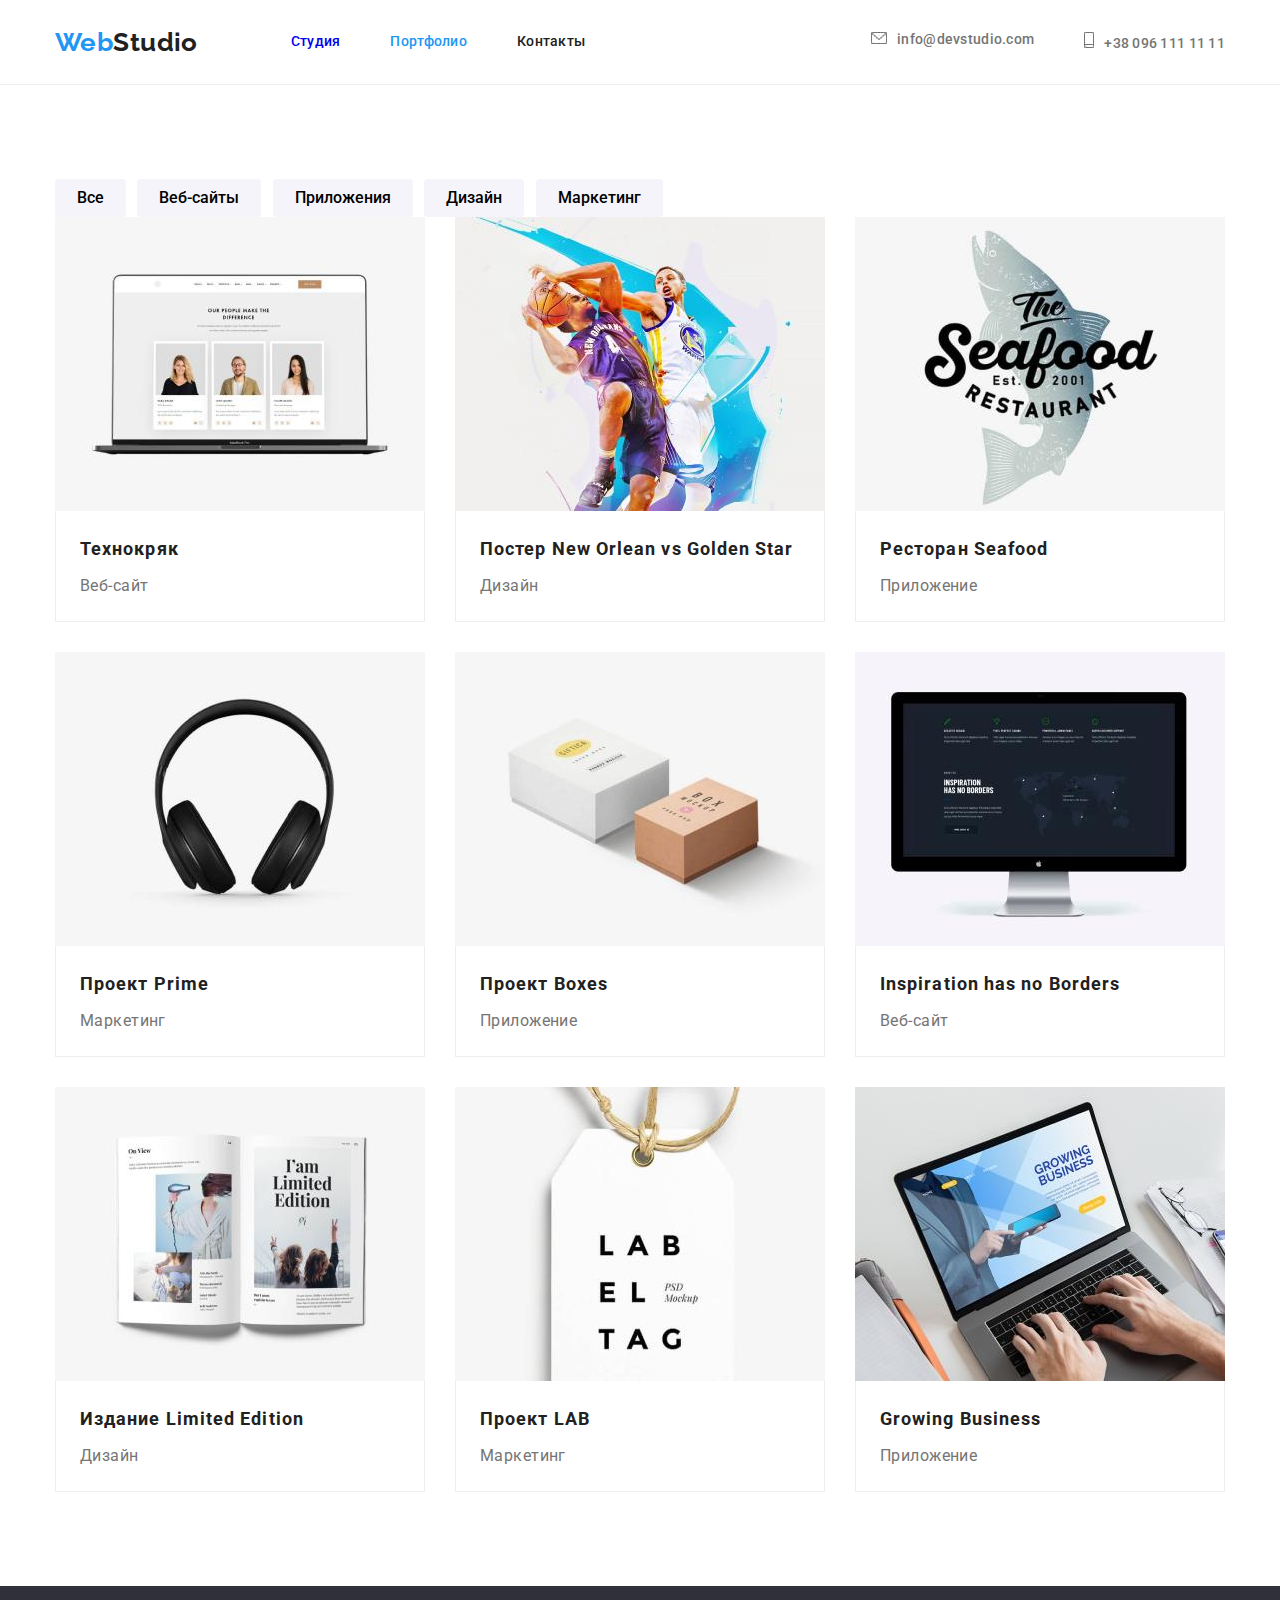
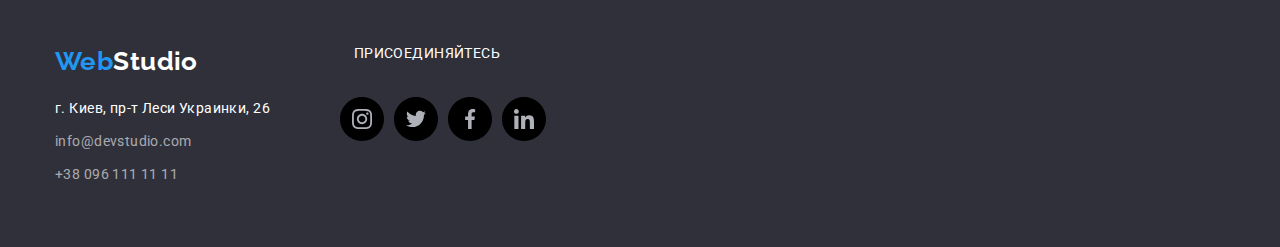
==== portfolio.html @ 43d8c576 "home-work-help" ====
<!DOCTYPE html>
<html lang="ru">
<head>
    <meta charset="UTF-8">
    <meta http-equiv="X-UA-Compatible" content="IE=edge">
    <meta name="viewport" content="width=device-width, initial-scale=1.0">
    <title>Portfolio</title>
    <link href="https://fonts.googleapis.com/css2?family=Raleway:wght@700&family=Roboto:wght@400;500;700;900&display=swap"
        rel="stylesheet">
    <link rel="stylesheet" href="https://cdnjs.cloudflare.com/ajax/libs/modern-normalize/1.1.0/modern-normalize.min.css">
    <link rel="stylesheet" href="./css/styles.css">
</head>
<body>
    <!-- шапка -->
    
    <header class="page-header">
        <div class="conteiner main-nav">
            <nav class="contacts-header">
              <a class="logo" href="">Web<span class="colortext">Studio</span></a>
           <ul class="contacts">
                    <li class="item"><a href="./index.html" class="contacts-link ">Студия</a></li>
                    <li class="item"><a href="" class="contacts-link current">Портфолио</a></li>
                    <li class="item"><a href="" class="contacts-link">Контакты</a></li>
                </ul>
            </nav>
            <ul class="social-link">
                <li class="items envelope"><a href="mailto:info@devstudio.com" class="social-link-mail">info@devstudio.com</a></li>
                <li class="items smartphone"><a href="tel:+380961111111" class="social-link-tel">+38 096 111 11 11</a></li>
            </ul>
    
        </div>
    
    </header>

<!-- Портфолио -->
<main class="">
    <section class="section">
        <div class="conteiner">
            <h1 hidden>Портфолио</h1>
            <ul class="buttons">
                <li class="botton"><button class="button-iten" type="button">Все</button></li>
                <li class="botton"><button class="button-iten" type="button">Веб-сайты</button></li>
                <li class="botton"><button class="button-iten" type="button">Приложения</button></li>
                <li class="botton"><button class="button-iten" type="button">Дизайн</button></li>
                <li class="botton"><button class="button-iten" type="button">Маркетинг</button></li>
            </ul>
  
    

    <!-- Проекты -->

    <ul class="portfolio">
        <li class="project">
             <img class="project-img" src="./imeges/project(1).jpg" alt="на экране компьютера фото троих людей" width="370">
             <div class="block-project">
             <h2 class="project-name">Технокряк</h2>
            <p class="project-text">Веб-сайт</p>
            </div>
        </li>
        
        <li class="project">
            
         <img class="project-img" src="./imeges/project(2).jpg" alt="два парня играют в баскетбол" width="370">
          <div class="block-project">
           <h2 class="project-name">Постер New Orlean vs Golden Star</h2> 
           <p class="project-text">Дизайн</p>
           </div>
        </li>
        <li class="project">
            
            <img class="project-img" src="./imeges/project(3).jpg" alt="лого ресторана the seabood" width="370">
            <div class="block-project">
            <h2 class="project-name">Ресторан Seafood</h2>  
            <p class="project-text">Приложение</p>
            </div>
        </li>
        <li class="project">
            
            <img class="project-img" src="./imeges/project(4).jpg" alt="наушники черного цвета" width="370">
           <div class="block-project">
            <h2 class="project-name">Проект Prime</h2> 
            <p class="project-text">Маркетинг</p>
            </div>
        </li>
        <li class="project">
            
            <img class="project-img" src="./imeges/project(5).jpg" alt="коробка белого цвета и коробка бежевого цвета" width="370">
            <div class="block-project">
            <h2 class="project-name">Проект Boxes</h2>  
            <p class="project-text">Приложение</p>
            </div>
        </li>
        <li class="project">
            
            <img class="project-img" src="./imeges/project(6).jpg" alt="экран ноутбука с изображением части карты страны" width="370">
            <div class="block-project">
            <h2 class="project-name">Inspiration has no Borders</h2>
            <p class="project-text">Веб-сайт</p>
            </div>
        </li>
        <li class="project">
           
            <img class="project-img" src="./imeges/project(7).jpg" alt="открытая книга на первой странице которой девушка с феном в руке на второй две девушки" width="370">
            <div class="block-project"> 
            <h2 class="project-name">Издание Limited Edition</h2>
            <p class="project-text">Дизайн</p>
            </div>
        </li>
        <li class="project">
             <img class="project-img" src="./imeges/project(8).jpg" alt="белая бирка с надписью labeltag" width="370">
            <div class="block-project">
            <h2 class="project-name">Проект LAB</h2>
            <p class="project-text">Маркетинг</p>
            </div>
        </li>
        <li class="project last">
            
            <img class="project-img" src="./imeges/prpject(9).jpg" alt="руки работающие на клавеатуре ноутбука" width="370" >
           <div class="block-project">
            <h2 class="project-name">Growing Business</h2>
            <p class="project-text">Приложение</p>
            </div>
        </li>
    </ul>
</div>
</section>
</main>

<!-- Подвал -->
<footer class="footer">
    <div class="conteiner">
        <div class="footer-box">
            <a class="logo web" href="">Web<span class="studiocolor">Studio</span></a>
            <p class="social-click">присоединяйтесь</p>
        </div>

        <div class="footer-box-link">
            <address class="address">
                <ul class="link">
                    <li class="lk-footer"><a href="" class="link-address">г. Киев, пр-т Леси Украинки, 26</a></li>
                    <li class="lk-footer"><a href="mailto:info@devstudio.com" class="link-mail">info@devstudio.com</a>
                    </li>
                    <li class="lk-footer"><a href="tel:+380961111111" class="link-tel">+38 096 111 11 11</a></li>
                </ul>
            </address>
            <ul class="icon-footer">
                <li>
                    <a class="icon-footer-link" href="">
                        <svg class="footer-link" width="44" height="44">
                            <use href="./imeges/icons.svg#icon-Ellipse-1"></use>
                        </svg></a>
                </li>

                <li class="">
                    <a class="icon-footer-link" href="">
                        <svg class="footer-link" width="44" height="44">
                            <use href="./imeges/icons.svg#icon-Ellipse-2"></use>
                        </svg></a>
                </li>
                <li>
                    <a class="icon-footer-link" href="">
                        <svg class="footer-link" width="44" height="44">
                            <use href="./imeges/icons.svg#icon-Ellipse-3"></use>
                        </svg></a>
                </li>
                <li>
                    <a class="icon-footer-link" href="">
                        <svg class="footer-link" width="44" height="44">
                            <use href="./imeges/icons.svg#icon-Ellipse-4"></use>
                        </svg></a>
                </li>

            </ul>
        </div>

    </div>
</footer>
</div>
</body>
</html>
---- css/styles.css ----
:root {--primary-text-color:#212121;
--titel-text-color:#757575;
--accent-color:#2196F3;
--primary-white-color:#FFFFFF;
--h-button-color:#188CE8;
--box-shadow-color:0px 4px 4px rgba(0, 0, 0, 0.15);
--color-link-footer:rgba(255, 255, 255, 0.6);
--select-button-color:#F5F4FA;
--background-color:#2F303A ;
--borderbox-portfolio-color:#EEEEEE;
}

html {
    box-sizing: border-box; }
    *,
    *::before,
    *::after {box-sizing: inherit;}

body {
    font-family: 'Roboto', sans-serif;
    font-size: 14px;
    letter-spacing: 0.03em;
    color: var(--primary-text-color);
    background-color: var(--primary-white-color);
}

a {text-decoration: none;
}
ul {list-style: none;
    padding: 0px;
    margin: 0px;
}
h1,h2,h3,h4,h5,h6,p {
margin: 0px;
}


/* Шапка */

.conteiner {
    width: 1200px;
    margin-left: auto;
    margin-right: auto;
    padding-left: 15px;
    padding-right: 15px;
    
}
.contacts-header {
    display: flex;
    align-items: center;
}
.logo {

    color: var(--accent-color);
    font-family: 'Raleway',
    sans-serif;
    font-weight: 700;
    font-size: 26px;
    line-height: 1.19;
    cursor: pointer; 
}

.colortext {
    
    color: var(--primary-text-color);
}

.contacts {
    color: var(--titel-text-color);
    font-weight: 500;
    line-height: 1.14;
    letter-spacing: 0.02em;
    cursor: pointer;
}

.contacts :visited {
    color: var(--primary-text-color);
}
.contacts :hover,.contacts :focus {
color: var(--accent-color);
}

.contacts .contacts-link.current {
    color: var(--accent-color);
}   

.social-link-mail,.social-link-tel {
    color: var(--titel-text-color);
        font-weight: 500;
        font-size: 14px;
        line-height: 1.14;
        letter-spacing: 0.02em;
    }

 .social-link :hover,.social-link :focus {
    color: var(--accent-color);
 }


/* Флекс контейнер в хедер */
.page-header {
border-bottom: 1px solid #ECECEC;
}

.main-nav {
    display: flex;  
}

.contacts-header {
    display: flex;
    align-items: center
}

 .logo {
     display: block;
     margin-right: 93px;
 }

.contacts,.social-link {
    display: flex;
}

.social-link {
    margin-left: auto;
}
.contacts .item,.social-link .items {
    margin-right: 50px;
   
}
.item:nth-child(3) {
    margin-right: 0px; 
}

.items:nth-child(2) {
    margin-right: 0px;
}
.contacts-link {
    display: block;
    padding-top: 32px;
    padding-bottom: 32px;
}
.social-link-mail,.social-link-tel  {
     display: block;
     padding-top: 32px;
     padding-bottom: 32px;
 }

 /* Фон и декоративные элементы в шапкe */
.social-link-mail::before {
    display: inline-block;
    content: "";
    height:12px;
    width: 16px;
    color: var(--titel-text-color);
    background-size: contain;
    background-position: center;
    background-repeat: no-repeat;
    margin-right: 10px;
}

.social-link-mail::before {
background-image: url(../imeges/envelope.jpg);
}

 .social-link-mail::before :hover {
color: var(--accent-color);
}

.social-link-tel::before {
    display: inline-block;
    content: "";
    height: 16px;
    width: 10px;
    color: var(--titel-text-color);
    background-size: contain;
    background-position: center;
    background-repeat: no-repeat;
    margin-right: 10px;
}
.social-link-tel::before {
    background-image: url(../imeges/smartphone.jpg);
}
.social-link-tel::before :hover {
    color: var(--accent-color);
}
   /* Заказать услугу */

   .section-main {
  background-color: var(--background-color);
  padding-bottom: 200px;
  padding-top: 200px;
  text-align: center;

}
.section {
    padding-top: 94px;
    padding-bottom: 94px;
   }

  .post-titel 
  { 
    color: var(--primary-white-color);
    font-weight: 900;
    font-size: 44px;
    line-height: 1.36;
    text-align: center;
    letter-spacing: 0.06em;
    text-transform: uppercase;
   
    margin: 0px auto;
    margin-bottom: 30px;
    width: 696px;
  }

.post-button {
        color: var(--primary-white-color);
        background-color: var(--accent-color);
        font-weight: 700;
        font-size: 16px;
        line-height: 30px;
       
        display: flex;
        align-items: center;
        text-align: center;
        cursor: pointer;
        border-radius: 4px;
        border: none;
        margin: 0px auto;
        padding: 10px 32px 10px 32px;
        letter-spacing: 0.06em;
}

.post-button:hover,.post-button:focus {
    background-color: var(--h-button-color);
}
    
/* Фон и декор. елементы в разделе "заказать услугу" */
.section-main {
    min-width: 1600px;
    height: 600px;
    background-image: url(../imeges/img.jpg);
    margin-left: auto;
    margin-right: auto;
    background-size: contain;
    background-position: center;
    background-repeat: no-repeat;
    background-image: linear-gradient(to right,rgba(47, 48, 58, 0.4),
    rgba(47, 48, 58, 0.4)),
    url(../imeges/img.jpg);
}


/* Оссобенности */

.benefits {
   display: flex; 
}
.benefits-li {
    width: 270px;
    margin-right: 30px;
    margin-top: 0px;
    margin-bottom: 0px;
  
}
.benefits-li:nth-child(4) {
    margin-right: 0px; 
    padding-left: 0px;
    padding-right: 0px;   
}
.benefits-title {
    font-size: 14px;
    font-weight: 700;
    line-height: 1.14;
    text-transform: uppercase;
    margin-top: 0px;
    margin-bottom: 10px;
}
.benefits-post {
        color: var(--titel-text-color);
        font-weight: 400;
        line-height: 1.71;
        margin-top: 0px;
        margin-bottom: 0px;
}

/* Декоративные ел. в разделе оссобенности  */
.icon-benefit {
    display: flex;
}
.icon-decor {
    margin-right: 30px;
    margin-bottom: 30px;
}
.icon-decor:nth-child(4) {
    margin-right: 0px;
}
.icon-denefit:hover {
color: var(--accent-color);
}
/* Чем мы занимаемся */
.over-work {
    padding-top: 0px;
}
.work { 
        margin-bottom: 50px;
        text-align: center;
        align-items: center;

        font-weight: 700;
        font-size: 36px;
        line-height: 1.16;   
    }

.gallery {
    display: flex;
}

.foto {
    display: block;
    width: 370px;
    margin-right: 30px;
    margin-bottom: 0px;

}
.foto:nth-child(3) {
    margin-right: 0px;
    padding-right: 0px;
}

img {
     display: block;
     max-width: 100%;
     height: auto;
}

/* Фон и декор. ел. в разделе особенности. */



/* Наша команда */

.over-comand {
    background-color: var(--select-button-color);
    align-items: center;
}

.team {
    
        font-weight: 700;
        font-size: 36px;
        line-height: 1.16;

        text-align: center;
        margin-top: 0px;
        margin-bottom: 50px;
        }

 .team-over {
         display: flex;
 }
 .team-block {
    background-color: var(--primary-white-color);
    border-radius: 0px 0px 4px 4px;
    margin-right: 30px; 
 }
 .team-block:nth-child(4) {
     margin-right: 0px;
 }
 /* .team-block:nth-child(4) {
    margin-right: 0px;
 } */
 .team-foto {
          width: 270px;
          margin-top: 0px;
          margin-bottom: 30px;
 }
 .team-member {
        font-weight: 500;
        font-size: 16px;
        line-height: 1.18;
        text-align: center;
        margin-top: 0px;
        margin-bottom: 10px; 
 }

.team-post {
    color: var(--titel-text-color);
        font-size: 16px;
        line-height: 1.18;
        text-align: center;
        margin: 0px;
        margin-bottom: 16px;
}

/* Тень в разделе наша команда  */
.team-block {
    box-shadow: 0px 1px 3px rgba(0, 0, 0, 0.12),
     0px 1px 1px rgba(0, 0, 0, 0.14), 
     0px 2px 1px rgba(0, 0, 0, 0.2);
}

/* Декоративные ел. в разделе наша команда */

.icon-teams {
    display: flex;
    margin-bottom: 30px;
    margin-left: 32px;
    margin-right: 30px;
    padding: 0px; 
}

.icon-teams-link {
    
    padding: 0px;
    margin: 0px;
    border: none; 
    fill: var(--titel-text-color);
    border-radius: 50%;    
}

.icon-link
 { margin-bottom: 0px;
    margin-right: 10px;
    background-position: center;
    fill: none 
}
.icon-link:nth-child(4) {
    margin-right: 0px;
}
.icon-link :hover {
    fill: var(--accent-color);
}

/* Постоянные клиенты */

.clients {
        font-weight: 700;
        font-size: 36px;
        line-height: 1.16;
        text-align: center;
        letter-spacing: 0.03em;
      
        margin-top: 0px;
        margin-bottom: 50px;
}
/* 
Декоративные ел. в разделе Постоянные клиенты */
.logo-clients {
    display: flex;
    margin-left: auto;
    margin-right: auto; 
}

.logo-link {
display: block;
width: 170px;
height: 92px; 
color: rgba(175, 177, 184, 1);
border: 1px solid rgba(175, 177, 184, 1);
border-radius: 4px;
margin-right: 30px;
}

.logo-link:nth-child(6) {
    margin-right: 0px;
}
.logo-link:hover {
    fill: var(--accent-color);
}
.icon-logo {
fill:rgba(175, 177, 184, 1);
margin: auto;
background-size: cover;
background-position: center;
} 

.icon-logo :hover {
    fill: var(--accent-color);
}
/* Подвал */

.footer {
    color: var(--primary-white-color);
    background-color: var(--background-color);
    margin: 0px;
    padding-top: 60px;
    padding-bottom: 60px;

}

.web {
    margin: 0px 0px 20px 0px;
    color: var(--accent-color);

}
.studiocolor {
    margin: 0px 0px 20px 0px;
    color: var(--primary-white-color);
}

.link {
    display: block;
    margin-top: 0px;
    margin-bottom: 0px;
    padding: 0px;

    font-weight: 400;
    line-height: 1.71;
    font-style: normal;
}

.lk-footer {
    margin-bottom: 9px;
}
.lk-footer:nth-child(3n) {
   margin-bottom: 0px;
}

.link-address {
    color: var(--primary-white-color);
    margin-right: 70px;
}

.link-mail,
.link-tel {
    color: var(--color-link-footer);
}
/* 
.social {
        display: flex;
        position: absolute;
        width: 206px;
} */
.social-click {
 display: inline;
    font-size: 14px;
    line-height: 1.14;
    letter-spacing: 0.03em;
    text-transform: uppercase;
    margin-bottom: 20px;
    margin-left: 156px;
    padding: 0px;

}

/* Декоративные ел. в футер */
.footer-box {
    display: flex;
}

.icon-footer {
    display: flex;
} 

.icon-footer-link {
    margin-right: 10px; 
}

.footer-box-link {
    display: flex;
}
.footer-link {

}
.footer-link :hover {
    fill: var(--accent-color);
   }
.

/* Портфолио страница сайта №2 */

/* Портфолио */


.buttons {
    display: flex;
    justify-content: center;
    margin-top: 0px;
    margin-bottom: 50px;
    padding: 0px;  
}

.botton + .botton {
    margin-left: 8px;
}
.botton {
    display: inline-block;
    
    margin-top: 0px;
    margin-bottom: 0px;
    padding-bottom: 0px;  
}


.button-iten:hover,.button-iten:focus 
{
    color: var(--primary-white-color);
    background-color: var(--accent-color);
    }
    /* .button-iten :not(:nth-child(5n)) {
    margin-right: 8px;
} */
.button-iten
{   padding: 6px 22px;
     border: none;
     border-radius: 4px;

    background-color: var(--select-button-color);
    font-weight: 500;
    font-size: 16px;
    line-height: 1.62;
    text-align: center;
    cursor: pointer;
}


/* Тень в портфолио (кнопки-ховер) */
.buttons :hover,.buttons :focus {
    box-shadow: 0px 3px 1px rgba(0, 0, 0, 0.1), 
    0px 1px 2px rgba(0, 0, 0, 0.08),
     0px 2px 2px rgba(0, 0, 0, 0.12);
}


/* Проекты */

.portfolio {
    display: flex;
    flex-wrap: wrap;
    box-sizing: border-box;
    padding-left: 0px; 
    
}
.project {
    width: 370px;
    margin-right: 30px;
    margin-bottom: 30px;
   
}

.project:nth-child(3n) {
margin-right: 0px;
}

.project:nth-last-child(-n + 3) {
    margin-bottom: 0px;
}

.block-project{
    padding-top: 20px;
    padding-bottom: 20px;
    padding-left: 24px;
    padding-right: 24px;
    border-bottom: 1px solid #EEEEEE;
    border-right: 1px solid #EEEEEE;
    border-left: 1px solid #EEEEEE;
}

.project-img { 
    margin-top: 0px;
    margin-bottom: 0px;
}
   .project-name 
   {margin-top: 0px;
    margin-bottom: 4px;
 
   color: var(--primary-text-color);
   font-weight: 700;
   font-size: 18px;
   line-height: 2;
   letter-spacing: 0.06em;
}

.project-text
{   margin-top: 0px;
    margin-bottom: 0px;

    color: var(--titel-text-color);
    font-size: 16px;
    line-height: 1.88; 
}

.last {
    margin-bottom: 0px;
}

/* Тень в портфолио (проекты) */

.portfolio :hover {
    cursor: pointer;
box-shadow: 0px 1px 1px rgba(0, 0, 0, 0.12), 
0px 4px 4px rgba(0, 0, 0, 0.06),
1px 4px 6px rgba(0, 0, 0, 0.16);
}
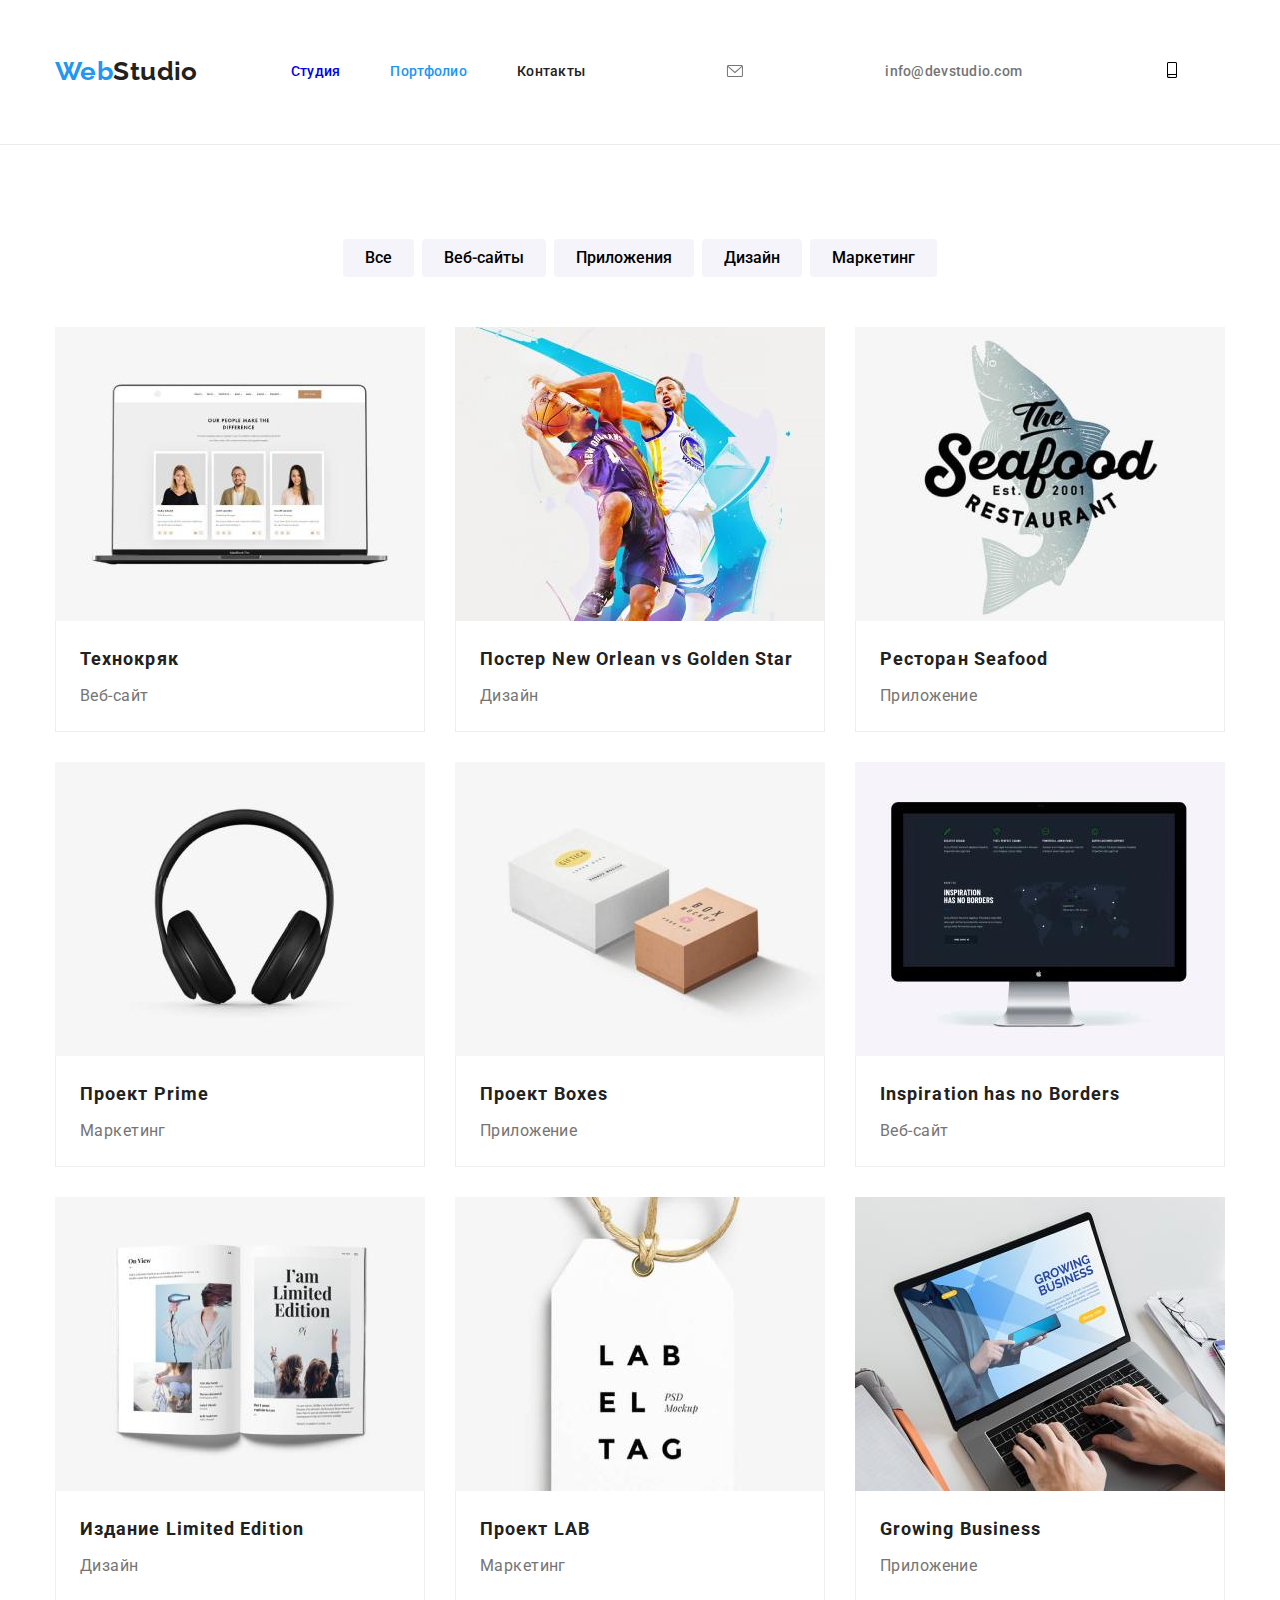
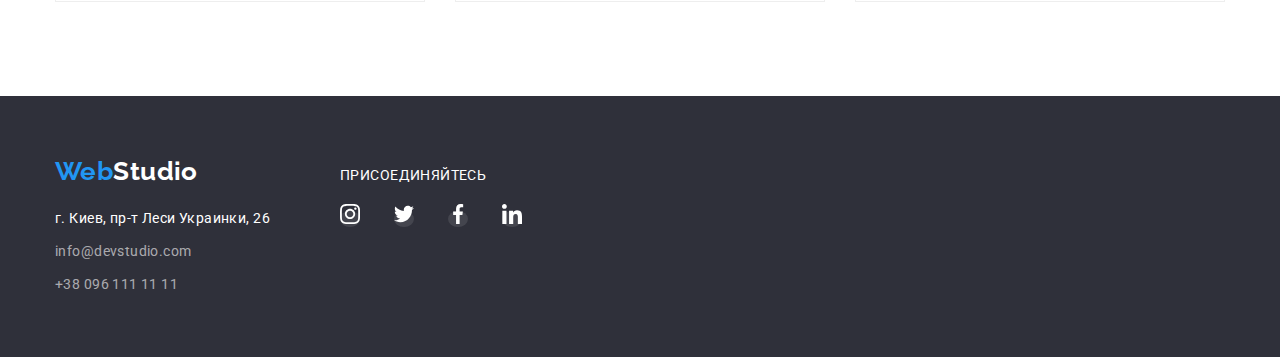
==== commit 1a0db4c3: "home-work" ====
--- a/portfolio.html
+++ b/portfolio.html
@@ -12,25 +12,43 @@
 </head>
 <body>
     <!-- шапка -->
-    
     <header class="page-header">
         <div class="conteiner main-nav">
             <nav class="contacts-header">
-              <a class="logo" href="">Web<span class="colortext">Studio</span></a>
-           <ul class="contacts">
+                <a class="logo" href="">Web<span class="colortext">Studio</span></a>
+                <ul class="contacts">
                     <li class="item"><a href="./index.html" class="contacts-link ">Студия</a></li>
                     <li class="item"><a href="" class="contacts-link current">Портфолио</a></li>
                     <li class="item"><a href="" class="contacts-link">Контакты</a></li>
                 </ul>
             </nav>
-            <ul class="social-link">
-                <li class="items envelope"><a href="mailto:info@devstudio.com" class="social-link-mail">info@devstudio.com</a></li>
-                <li class="items smartphone"><a href="tel:+380961111111" class="social-link-tel">+38 096 111 11 11</a></li>
+            <ul class="items-icon">
+                <li class="icon-item">
+                    <a class="envelope" href="">
+                        <svg class="icon-envelope" wight="16" height="12">
+                            <use href="./imeges/icons.svg#icon-envelope"></use>
+                        </svg>
+                    </a>
+                </li>
+                <li class="items">
+                    <a href="mailto:info@devstudio.com" class="social-link-mail">info@devstudio.com</a>
+                </li>
+    
+                <li class="icon-item">
+                    <a class="smartphone" href="">
+                        <svg class="icon-smartphone" wight="10" height="16">
+                            <use href="./imeges/icons.svg#icon-smartphone"></use>
+                        </svg>
+                    </a>
+                </li>
+                <li class="items"><a href="tel:+380961111111" class="social-link-tel">+38 096 111 11 11</a>
+                </li>
             </ul>
     
         </div>
     
     </header>
+
 
 <!-- Портфолио -->
 <main class="">
@@ -51,75 +69,86 @@
 
     <ul class="portfolio">
         <li class="project">
+            <a class="project-link" href="">
              <img class="project-img" src="./imeges/project(1).jpg" alt="на экране компьютера фото троих людей" width="370">
              <div class="block-project">
-             <h2 class="project-name">Технокряк</h2>
+                <h2 class="project-name">Технокряк</h2>
             <p class="project-text">Веб-сайт</p>
             </div>
+            </a>
         </li>
         
         <li class="project">
-            
-         <img class="project-img" src="./imeges/project(2).jpg" alt="два парня играют в баскетбол" width="370">
+        <a class="project-link" href="">
+          <img class="project-img" src="./imeges/project(2).jpg" alt="два парня играют в баскетбол" width="370">
           <div class="block-project">
            <h2 class="project-name">Постер New Orlean vs Golden Star</h2> 
            <p class="project-text">Дизайн</p>
            </div>
-        </li>
-        <li class="project">
-            
+           </a>
+        </li>
+        <li class="project">
+         <a class="project-link" href="">
             <img class="project-img" src="./imeges/project(3).jpg" alt="лого ресторана the seabood" width="370">
             <div class="block-project">
             <h2 class="project-name">Ресторан Seafood</h2>  
             <p class="project-text">Приложение</p>
             </div>
-        </li>
-        <li class="project">
-            
+        </a>
+        </li>
+        <li class="project">
+            <a class="project-link" href="">
             <img class="project-img" src="./imeges/project(4).jpg" alt="наушники черного цвета" width="370">
            <div class="block-project">
             <h2 class="project-name">Проект Prime</h2> 
             <p class="project-text">Маркетинг</p>
             </div>
-        </li>
-        <li class="project">
-            
+        </a>
+    </li>
+        <li class="project">
+            <a class="project-link" href="">
             <img class="project-img" src="./imeges/project(5).jpg" alt="коробка белого цвета и коробка бежевого цвета" width="370">
             <div class="block-project">
             <h2 class="project-name">Проект Boxes</h2>  
             <p class="project-text">Приложение</p>
             </div>
-        </li>
-        <li class="project">
-            
+       </a>
+        </li>
+        <li class="project">
+            <a class="project-link" href="">
             <img class="project-img" src="./imeges/project(6).jpg" alt="экран ноутбука с изображением части карты страны" width="370">
             <div class="block-project">
             <h2 class="project-name">Inspiration has no Borders</h2>
             <p class="project-text">Веб-сайт</p>
             </div>
-        </li>
-        <li class="project">
-           
+        </a>
+        </li>
+        <li class="project">
+        <a class="project-link" href="">
             <img class="project-img" src="./imeges/project(7).jpg" alt="открытая книга на первой странице которой девушка с феном в руке на второй две девушки" width="370">
             <div class="block-project"> 
             <h2 class="project-name">Издание Limited Edition</h2>
             <p class="project-text">Дизайн</p>
             </div>
-        </li>
-        <li class="project">
+        </a>
+        </li>
+        <li class="project">
+        <a class="project-link" href="">
              <img class="project-img" src="./imeges/project(8).jpg" alt="белая бирка с надписью labeltag" width="370">
             <div class="block-project">
             <h2 class="project-name">Проект LAB</h2>
             <p class="project-text">Маркетинг</p>
             </div>
+        </a>
         </li>
         <li class="project last">
-            
+            <a class="project-link" href="">
             <img class="project-img" src="./imeges/prpject(9).jpg" alt="руки работающие на клавеатуре ноутбука" width="370" >
            <div class="block-project">
             <h2 class="project-name">Growing Business</h2>
             <p class="project-text">Приложение</p>
             </div>
+        </a>
         </li>
     </ul>
 </div>
@@ -128,53 +157,54 @@
 
 <!-- Подвал -->
 <footer class="footer">
-    <div class="conteiner">
+    <div class="conteiner box-footer">
         <div class="footer-box">
             <a class="logo web" href="">Web<span class="studiocolor">Studio</span></a>
-            <p class="social-click">присоединяйтесь</p>
-        </div>
-
-        <div class="footer-box-link">
             <address class="address">
                 <ul class="link">
                     <li class="lk-footer"><a href="" class="link-address">г. Киев, пр-т Леси Украинки, 26</a></li>
                     <li class="lk-footer"><a href="mailto:info@devstudio.com" class="link-mail">info@devstudio.com</a>
                     </li>
-                    <li class="lk-footer"><a href="tel:+380961111111" class="link-tel">+38 096 111 11 11</a></li>
+                    <li class="lk-footer tel"><a href="tel:+380961111111" class="link-tel">+38 096 111 11 11</a></li>
                 </ul>
             </address>
+        </div>
+
+
+        <div class="footer-box-icon">
+            <p class="social-click">присоединяйтесь</p>
             <ul class="icon-footer">
-                <li>
-                    <a class="icon-footer-link" href="">
-                        <svg class="footer-link" width="44" height="44">
-                            <use href="./imeges/icons.svg#icon-Ellipse-1"></use>
-                        </svg></a>
-                </li>
-
-                <li class="">
-                    <a class="icon-footer-link" href="">
-                        <svg class="footer-link" width="44" height="44">
-                            <use href="./imeges/icons.svg#icon-Ellipse-2"></use>
-                        </svg></a>
-                </li>
-                <li>
-                    <a class="icon-footer-link" href="">
-                        <svg class="footer-link" width="44" height="44">
-                            <use href="./imeges/icons.svg#icon-Ellipse-3"></use>
-                        </svg></a>
-                </li>
-                <li>
-                    <a class="icon-footer-link" href="">
-                        <svg class="footer-link" width="44" height="44">
-                            <use href="./imeges/icons.svg#icon-Ellipse-4"></use>
+                <li class="class-footer">
+                    <a class="icon-footer-link" href="">
+                        <svg class="footer-link" width="20" height="20">
+                            <use href="./imeges/icons.svg#icon-instagram"></use>
+                        </svg></a>
+                </li>
+
+                <li class="class-footer">
+                    <a class="icon-footer-link" href="">
+                        <svg class="footer-link" width="20" height="20">
+                            <use href="./imeges/icons.svg#icon-twitter"></use>
+                        </svg></a>
+                </li>
+                <li class="class-footer">
+                    <a class="icon-footer-link" href="">
+                        <svg class="footer-link" width="20" height="20">
+                            <use href="./imeges/icons.svg#icon-facebook"></use>
+                        </svg></a>
+                </li>
+                <li class="class-footer">
+                    <a class="icon-footer-link" href="">
+                        <svg class="footer-link" width="20" height="20">
+                            <use href="./imeges/icons.svg#icon-linkedin"></use>
                         </svg></a>
                 </li>
 
             </ul>
         </div>
-
     </div>
 </footer>
-</div>
+
 </body>
+
 </html>
--- a/css/styles.css
+++ b/css/styles.css
@@ -35,6 +35,11 @@
 margin: 0px;
 }
 
+img {
+     display: block;
+     max-width: 100%;
+     height: auto;
+}
 
 /* Шапка */
 
@@ -93,7 +98,7 @@
         letter-spacing: 0.02em;
     }
 
- .social-link :hover,.social-link :focus {
+ .social-link:hover,.social-link:focus {
     color: var(--accent-color);
  }
 
@@ -147,43 +152,30 @@
  }
 
  /* Фон и декоративные элементы в шапкe */
-.social-link-mail::before {
-    display: inline-block;
-    content: "";
-    height:12px;
-    width: 16px;
-    color: var(--titel-text-color);
-    background-size: contain;
-    background-position: center;
-    background-repeat: no-repeat;
-    margin-right: 10px;
-}
-
-.social-link-mail::before {
-background-image: url(../imeges/envelope.jpg);
-}
-
- .social-link-mail::before :hover {
-color: var(--accent-color);
-}
-
-.social-link-tel::before {
-    display: inline-block;
-    content: "";
-    height: 16px;
-    width: 10px;
-    color: var(--titel-text-color);
-    background-size: contain;
-    background-position: center;
-    background-repeat: no-repeat;
-    margin-right: 10px;
-}
-.social-link-tel::before {
-    background-image: url(../imeges/smartphone.jpg);
-}
-.social-link-tel::before :hover {
-    color: var(--accent-color);
-}
+.items-icon {
+    display: flex;
+    justify-content: center;
+    align-items: center;
+}
+
+.icon-item:hover {
+
+}
+.envelope,.smartphone {
+   display: block;
+    padding: 32px 0px;
+    
+}
+
+.envelope:hover,.smartphone:hover {
+fill: var(--accent-color);
+}
+.icon-envelope {
+    fill: var(--titel-text-color);
+}
+ 
+
+
    /* Заказать услугу */
 
    .section-main {
@@ -237,12 +229,11 @@
     
 /* Фон и декор. елементы в разделе "заказать услугу" */
 .section-main {
-    min-width: 1600px;
+    max-width: 1600px;
     height: 600px;
     background-image: url(../imeges/img.jpg);
     margin-left: auto;
     margin-right: auto;
-    background-size: contain;
     background-position: center;
     background-repeat: no-repeat;
     background-image: linear-gradient(to right,rgba(47, 48, 58, 0.4),
@@ -285,20 +276,33 @@
 }
 
 /* Декоративные ел. в разделе оссобенности  */
+.icon-benefit-decor {
+    display: flex;
+}
+
 .icon-benefit {
     display: flex;
-}
-.icon-decor {
+    align-items: center;
+    justify-content: center;
+    
+    width: 270px;
+    height: 120px;
+    background-color: rgba(245, 244, 250, 1);
+    
+    border-radius: 4px;
     margin-right: 30px;
     margin-bottom: 30px;
 }
-.icon-decor:nth-child(4) {
+
+.icon-benefit:nth-child(4) {
     margin-right: 0px;
 }
-.icon-denefit:hover {
-color: var(--accent-color);
+
+.icon-decor {
+    background-position: center;
 }
 /* Чем мы занимаемся */
+
 .over-work {
     padding-top: 0px;
 }
@@ -328,11 +332,7 @@
     padding-right: 0px;
 }
 
-img {
-     display: block;
-     max-width: 100%;
-     height: auto;
-}
+
 
 /* Фон и декор. ел. в разделе особенности. */
 
@@ -363,6 +363,7 @@
     background-color: var(--primary-white-color);
     border-radius: 0px 0px 4px 4px;
     margin-right: 30px; 
+    
  }
  .team-block:nth-child(4) {
      margin-right: 0px;
@@ -374,7 +375,10 @@
           width: 270px;
           margin-top: 0px;
           margin-bottom: 30px;
- }
+          margin-left: 0px;
+          margin-right: 0px;
+        }
+
  .team-member {
         font-weight: 500;
         font-size: 16px;
@@ -401,36 +405,39 @@
 }
 
 /* Декоративные ел. в разделе наша команда */
-
 .icon-teams {
     display: flex;
     margin-bottom: 30px;
-    margin-left: 32px;
-    margin-right: 30px;
-    padding: 0px; 
+    justify-content: center;
+    align-items: center;
+}
+
+.icon-teams-links {
+    width: 44px;
+    height: 44px; 
+    margin-right: 10px;
+   
+}
+.icon-teams-links:nth-child(4) {
+    margin-right: 0px;  
 }
 
 .icon-teams-link {
-    
-    padding: 0px;
-    margin: 0px;
-    border: none; 
-    fill: var(--titel-text-color);
+   fill: #AFB1B8;
+    width: 100%;
+    height: 100%; 
     border-radius: 50%;    
 }
 
-.icon-link
- { margin-bottom: 0px;
-    margin-right: 10px;
-    background-position: center;
-    fill: none 
-}
-.icon-link:nth-child(4) {
+.icon-teams-link:hover,.icon-teams-link:focus
+ {
+    fill: var(--primary-white-color);
+    background-color: var(--accent-color);
+}
+.icon-link {
     margin-right: 0px;
 }
-.icon-link :hover {
-    fill: var(--accent-color);
-}
+
 
 /* Постоянные клиенты */
 
@@ -450,23 +457,26 @@
     display: flex;
     margin-left: auto;
     margin-right: auto; 
-}
-
-.logo-link {
-display: block;
+    
+}
+
+.logo-link{
+display: flex;
+justify-content: center;
 width: 170px;
 height: 92px; 
-color: rgba(175, 177, 184, 1);
+fill: rgba(175, 177, 184, 1);
 border: 1px solid rgba(175, 177, 184, 1);
 border-radius: 4px;
 margin-right: 30px;
 }
 
-.logo-link:nth-child(6) {
+.logo-link:nth-child(6n) {
     margin-right: 0px;
 }
-.logo-link:hover {
+.logo-link:hover,.logo-link:focus {
     fill: var(--accent-color);
+    border: 1px solid #2196F3;
 }
 .icon-logo {
 fill:rgba(175, 177, 184, 1);
@@ -526,47 +536,47 @@
 .link-tel {
     color: var(--color-link-footer);
 }
-/* 
-.social {
-        display: flex;
-        position: absolute;
-        width: 206px;
-} */
+
 .social-click {
  display: inline;
     font-size: 14px;
     line-height: 1.14;
     letter-spacing: 0.03em;
     text-transform: uppercase;
-    margin-bottom: 20px;
-    margin-left: 156px;
-    padding: 0px;
-
-}
-
+    
+}
+.icon-footer {
+   margin-top: 20px;
+}
 /* Декоративные ел. в футер */
-.footer-box {
-    display: flex;
+.box-footer {
+    display: flex;
+    align-items: baseline;
 }
 
 .icon-footer {
     display: flex;
-} 
-
+}
+.class-footer {
+    width: 44px;
+    height: 44px;
+    margin-right: 10px; 
+     
+}
 .icon-footer-link {
-    margin-right: 10px; 
-}
-
-.footer-box-link {
-    display: flex;
-}
-.footer-link {
-
-}
-.footer-link :hover {
-    fill: var(--accent-color);
-   }
-.
+  
+    border-radius: 50%;
+    fill: var(--primary-white-color);
+     background-color:rgba(255, 255, 255, 0.1); 
+}
+.icon-footer-link:hover {
+    background-color: var(--accent-color);
+    border-radius: 50%;
+}
+
+
+
+
 
 /* Портфолио страница сайта №2 */
 
@@ -686,10 +696,13 @@
 }
 
 /* Тень в портфолио (проекты) */
-
-.portfolio :hover {
+.project-link {
+    display: block;
     cursor: pointer;
+}
+.project-link:hover,.project-link:focus {
+    
 box-shadow: 0px 1px 1px rgba(0, 0, 0, 0.12), 
 0px 4px 4px rgba(0, 0, 0, 0.06),
 1px 4px 6px rgba(0, 0, 0, 0.16);
-}+}
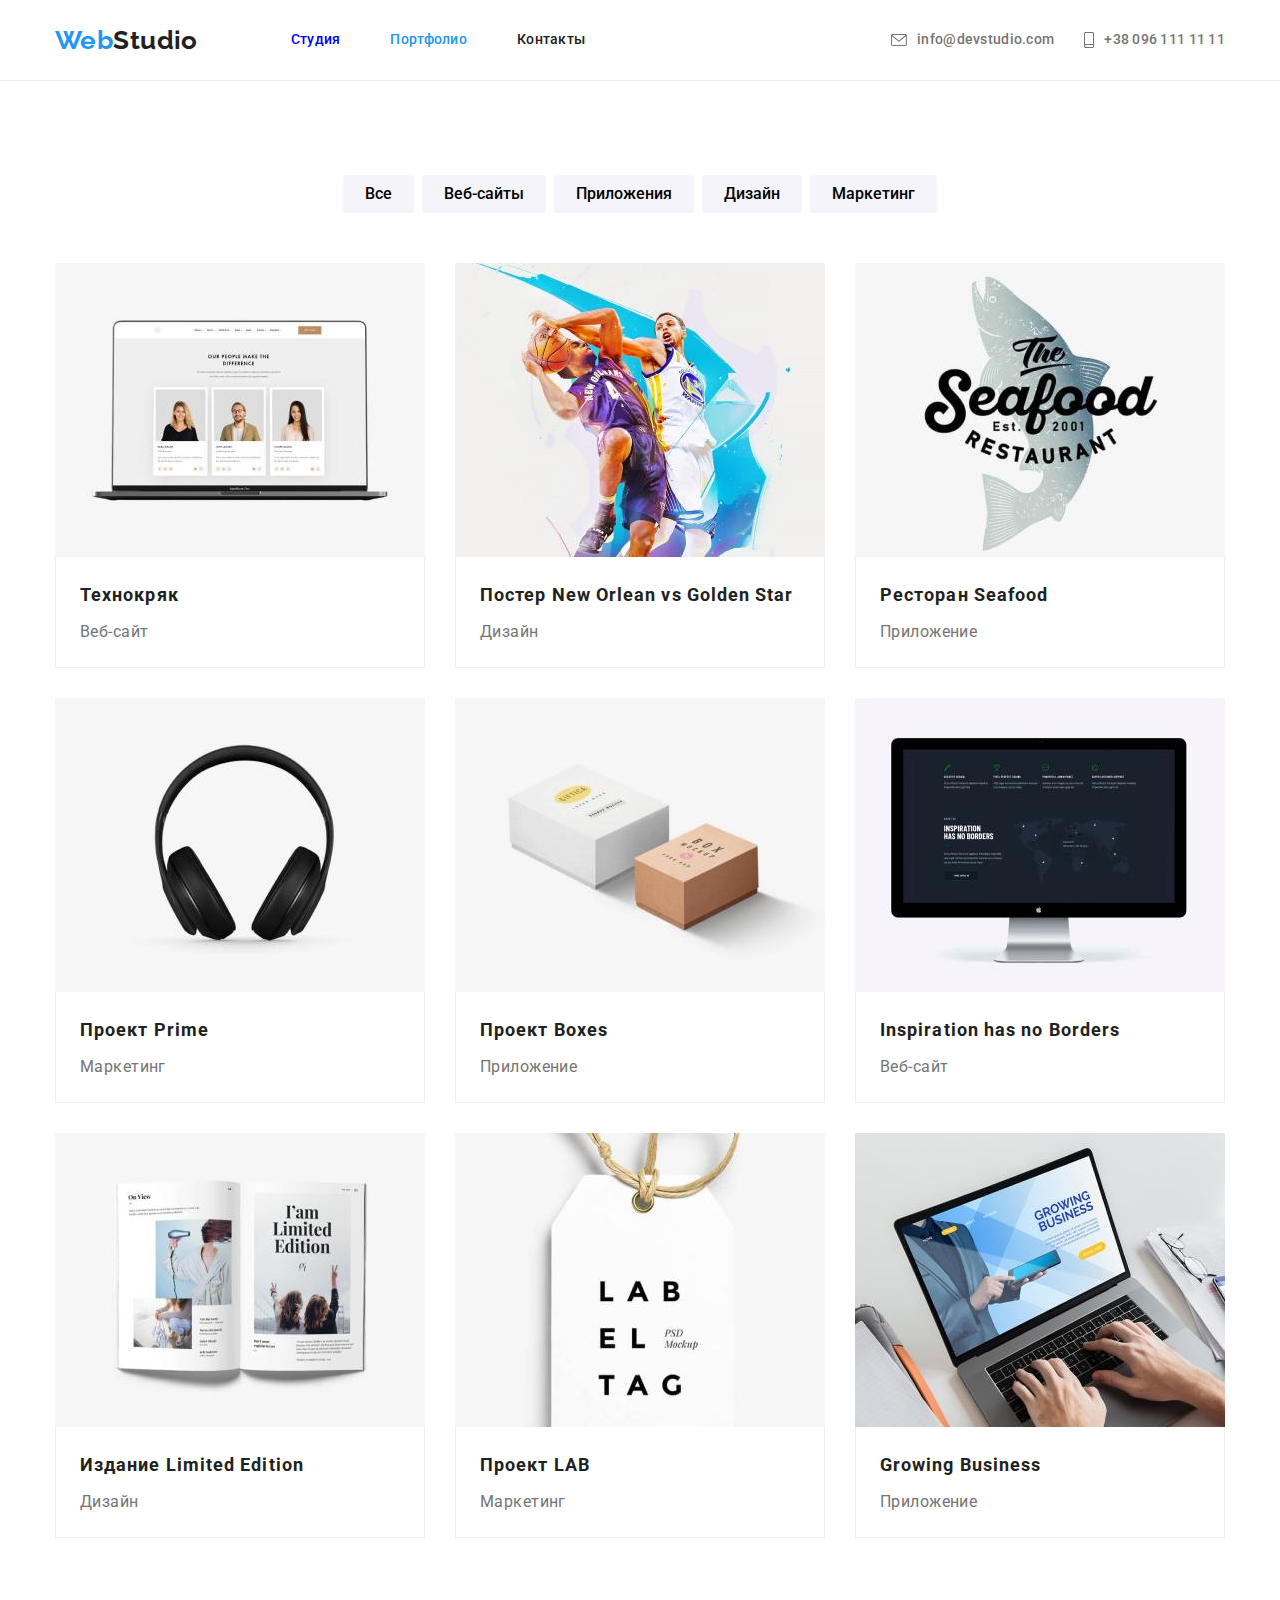
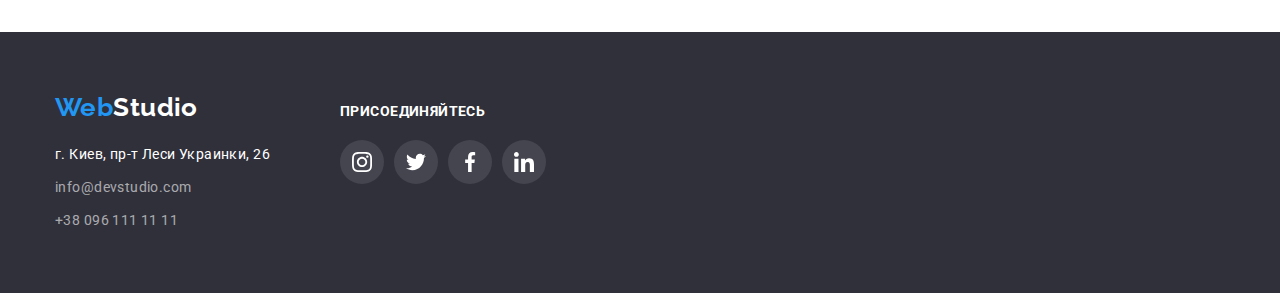
==== commit 5c3d0477: "home-work" ====
--- a/portfolio.html
+++ b/portfolio.html
@@ -17,38 +17,35 @@
             <nav class="contacts-header">
                 <a class="logo" href="">Web<span class="colortext">Studio</span></a>
                 <ul class="contacts">
-                    <li class="item"><a href="./index.html" class="contacts-link ">Студия</a></li>
+                    <li class="item"><a href="./index.html" class="contacts-link">Студия</a></li>
                     <li class="item"><a href="" class="contacts-link current">Портфолио</a></li>
                     <li class="item"><a href="" class="contacts-link">Контакты</a></li>
                 </ul>
             </nav>
             <ul class="items-icon">
-                <li class="icon-item">
-                    <a class="envelope" href="">
+    
+                <li class="items">
+    
+                    <a href="mailto:info@devstudio.com" class="social-link-mail">
                         <svg class="icon-envelope" wight="16" height="12">
                             <use href="./imeges/icons.svg#icon-envelope"></use>
                         </svg>
-                    </a>
-                </li>
+                        info@devstudio.com</a>
+                </li>
+    
                 <li class="items">
-                    <a href="mailto:info@devstudio.com" class="social-link-mail">info@devstudio.com</a>
-                </li>
-    
-                <li class="icon-item">
-                    <a class="smartphone" href="">
+                    <a href="tel:+380961111111" class="social-link-tel">
                         <svg class="icon-smartphone" wight="10" height="16">
                             <use href="./imeges/icons.svg#icon-smartphone"></use>
                         </svg>
-                    </a>
-                </li>
-                <li class="items"><a href="tel:+380961111111" class="social-link-tel">+38 096 111 11 11</a>
-                </li>
+                        +38 096 111 11 11</a>
+                </li>
+    
             </ul>
     
         </div>
     
     </header>
-
 
 <!-- Портфолио -->
 <main class="">
--- a/css/styles.css
+++ b/css/styles.css
@@ -152,29 +152,57 @@
  }
 
  /* Фон и декоративные элементы в шапкe */
+.item {
+    display: flex;
+}
+
 .items-icon {
     display: flex;
+   
+    align-items: center;
+     margin-left: auto;
+}
+.items + .items {
+    margin-left: 30px;
+}
+.items:hover,.items:focus {
+    fill: var(--accent-color);
+}
+.social-link-mail,.social-link-tel {
+    display: flex;
     justify-content: center;
     align-items: center;
 }
 
-.icon-item:hover {
-
-}
-.envelope,.smartphone {
-   display: block;
-    padding: 32px 0px;
-    
-}
-
-.envelope:hover,.smartphone:hover {
-fill: var(--accent-color);
-}
+.social-link-mail:hover,.social-link-mail:focus,
+.social-link-tel:hover,.social-link-tel:focus {
+    color: var(--accent-color);
+}
+
 .icon-envelope {
+    display: inline-block;
+    width: 16px;
+    height: 12px;
+   fill: var(--titel-text-color);
+  margin-right: 10px;
+}
+
+ .icon-envelope:hover,
+.icon-envelope:focus {
+    fill: var(--accent-color);
+} 
+ .icon-smartphone {
     fill: var(--titel-text-color);
-}
- 
-
+    display: inline-block;
+    width: 10px;
+    height: 16px;
+    margin-right: 10px;
+ }
+
+.icon-smartphone:hover,
+.icon-smartphone:focus {
+    fill: var(--accent-color);
+} 
 
    /* Заказать услугу */
 
@@ -413,6 +441,7 @@
 }
 
 .icon-teams-links {
+  
     width: 44px;
     height: 44px; 
     margin-right: 10px;
@@ -423,14 +452,16 @@
 }
 
 .icon-teams-link {
-   fill: #AFB1B8;
+    display: flex;
+    align-items: center;
+    justify-content: center;
+    fill: #AFB1B8;
     width: 100%;
     height: 100%; 
     border-radius: 50%;    
 }
 
-.icon-teams-link:hover,.icon-teams-link:focus
- {
+.icon-teams-link:hover,.icon-teams-link:focus {
     fill: var(--primary-white-color);
     background-color: var(--accent-color);
 }
@@ -456,38 +487,45 @@
 .logo-clients {
     display: flex;
     margin-left: auto;
-    margin-right: auto; 
-    
-}
-
-.logo-link{
+    margin-right: auto;  
+
+}
+.logo-clients-link {
+    width: 170px;
+    height: 92px;
+    margin-right: 30px;
+}
+
+.logo-clients-link:nth-child(6n) {
+    margin-right: 0px;
+}
+
+.logo-link {
 display: flex;
 justify-content: center;
-width: 170px;
-height: 92px; 
+align-items: center;
+width: 100%;
+height: 100%;
+ 
 fill: rgba(175, 177, 184, 1);
 border: 1px solid rgba(175, 177, 184, 1);
 border-radius: 4px;
-margin-right: 30px;
-}
-
-.logo-link:nth-child(6n) {
-    margin-right: 0px;
-}
+}
+
+
+    
 .logo-link:hover,.logo-link:focus {
     fill: var(--accent-color);
     border: 1px solid #2196F3;
 }
 .icon-logo {
 fill:rgba(175, 177, 184, 1);
-margin: auto;
-background-size: cover;
-background-position: center;
 } 
 
-.icon-logo :hover {
+.icon-logo:hover,.icon-logo:focus {
     fill: var(--accent-color);
 }
+
 /* Подвал */
 
 .footer {
@@ -538,13 +576,14 @@
 }
 
 .social-click {
- display: inline;
+    display: inline;
     font-size: 14px;
     line-height: 1.14;
     letter-spacing: 0.03em;
     text-transform: uppercase;
-    
-}
+    font-weight: 700;     
+}
+
 .icon-footer {
    margin-top: 20px;
 }
@@ -556,20 +595,29 @@
 
 .icon-footer {
     display: flex;
+    align-items: center;
+    justify-content: center;
 }
 .class-footer {
     width: 44px;
     height: 44px;
-    margin-right: 10px; 
-     
+    margin-right: 10px;     
+}
+
+.class-footer:nth-child(4) {
+    margin-right: 0px;
 }
 .icon-footer-link {
-  
-    border-radius: 50%;
+    display: flex;
+    align-items: center;
+    justify-content: center;
+    width: 100%;
+    height: 100%;
+    border-radius:50%;
     fill: var(--primary-white-color);
-     background-color:rgba(255, 255, 255, 0.1); 
-}
-.icon-footer-link:hover {
+    background-color:rgba(255, 255, 255, 0.1); 
+}
+.icon-footer-link:hover,.icon-footer-link:focus {
     background-color: var(--accent-color);
     border-radius: 50%;
 }
